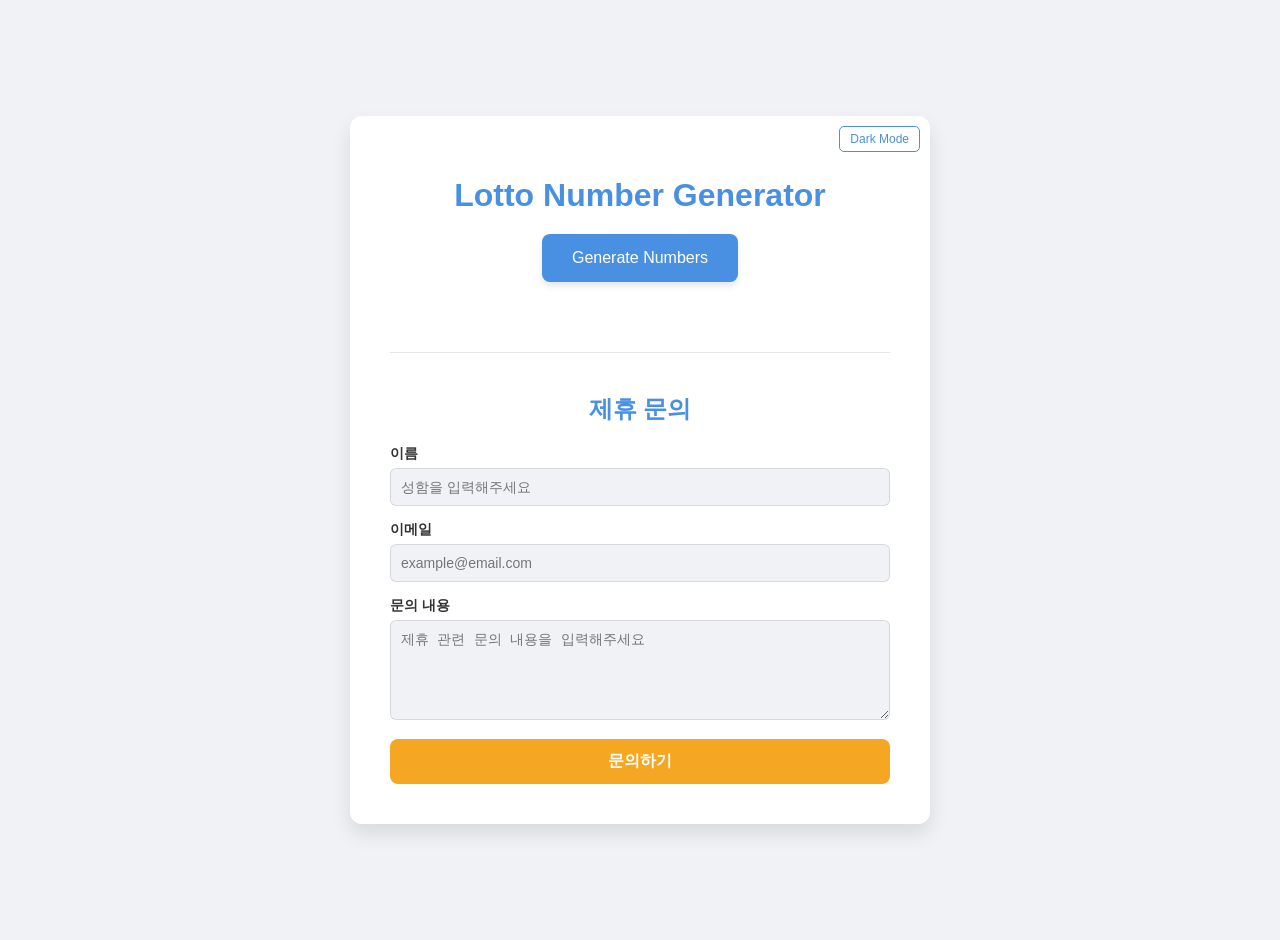
==== index.html @ 06ce992a "Add Formspree partnership inquiry form" ====
<!DOCTYPE html>
<html lang="en">
<head>
    <meta charset="UTF-8">
    <meta name="viewport" content="width=device-width, initial-scale=1.0">
    <title>Lotto Number Generator</title>
    <link rel="stylesheet" href="style.css">
</head>
<body>
    <div class="container">
        <button id="theme-toggle">Dark Mode</button>
        <h1>Lotto Number Generator</h1>
        <button id="generate-btn">Generate Numbers</button>
        <div id="numbers-container"></div>

        <hr class="divider">

        <section class="contact-section">
            <h2>제휴 문의</h2>
            <form action="https://formspree.io/f/mdawldyn" method="POST" id="contact-form">
                <div class="form-group">
                    <label for="name">이름</label>
                    <input type="text" id="name" name="name" required placeholder="성함을 입력해주세요">
                </div>
                <div class="form-group">
                    <label for="email">이메일</label>
                    <input type="email" id="email" name="email" required placeholder="example@email.com">
                </div>
                <div class="form-group">
                    <label for="message">문의 내용</label>
                    <textarea id="message" name="message" required placeholder="제휴 관련 문의 내용을 입력해주세요"></textarea>
                </div>
                <button type="submit" id="submit-btn">문의하기</button>
            </form>
        </section>
    </div>
    <script src="main.js"></script>
</body>
</html>
---- style.css ----
:root {
    --primary-color: #4a90e2;
    --secondary-color: #f5a623;
    --background-color: #f0f2f5;
    --container-bg: #fff;
    --text-color: #333;
    --white: #fff;
    --shadow-color: rgba(0, 0, 0, 0.1);
}

body.dark-mode {
    --background-color: #1a1a1a;
    --container-bg: #2d2d2d;
    --text-color: #f0f2f5;
    --shadow-color: rgba(0, 0, 0, 0.5);
    --primary-color: #64b5f6;
}

body {
    font-family: -apple-system, BlinkMacSystemFont, "Segoe UI", Roboto, Helvetica, Arial, sans-serif;
    background-color: var(--background-color);
    color: var(--text-color);
    display: flex;
    justify-content: center;
    align-items: center;
    min-height: 100vh;
    margin: 0;
    padding: 20px;
    transition: background-color 0.3s, color 0.3s;
}

.container {
    position: relative;
    text-align: center;
    background-color: var(--container-bg);
    padding: 40px;
    border-radius: 12px;
    box-shadow: 0 10px 20px var(--shadow-color);
    transition: background-color 0.3s, box-shadow 0.3s;
    width: 100%;
    max-width: 500px;
}

.divider {
    margin: 40px 0;
    border: 0;
    border-top: 1px solid var(--shadow-color);
}

.contact-section h2 {
    color: var(--primary-color);
    margin-bottom: 20px;
}

.form-group {
    text-align: left;
    margin-bottom: 15px;
}

.form-group label {
    display: block;
    margin-bottom: 5px;
    font-size: 14px;
    font-weight: 600;
}

.form-group input,
.form-group textarea {
    width: 100%;
    padding: 10px;
    border: 1px solid var(--shadow-color);
    border-radius: 6px;
    background-color: var(--background-color);
    color: var(--text-color);
    font-size: 14px;
    box-sizing: border-box;
}

.form-group textarea {
    height: 100px;
    resize: vertical;
}

#submit-btn {
    width: 100%;
    background-color: var(--secondary-color);
    color: var(--white);
    border: none;
    padding: 12px;
    font-size: 16px;
    font-weight: bold;
    border-radius: 8px;
    cursor: pointer;
    transition: opacity 0.3s;
}

#submit-btn:hover {
    opacity: 0.9;
}

#theme-toggle {
    position: absolute;
    top: 10px;
    right: 10px;
    background: none;
    border: 1px solid var(--primary-color);
    color: var(--primary-color);
    padding: 5px 10px;
    border-radius: 5px;
    cursor: pointer;
    font-size: 12px;
}

h1 {
    color: var(--primary-color);
    margin-bottom: 20px;
}

#generate-btn {
    background-color: var(--primary-color);
    color: var(--white);
    border: none;
    padding: 15px 30px;
    font-size: 16px;
    border-radius: 8px;
    cursor: pointer;
    transition: background-color 0.3s ease;
    box-shadow: 0 4px 6px rgba(0, 0, 0, 0.1);
}

#generate-btn:hover {
    background-color: #357abd;
}

#numbers-container {
    margin-top: 30px;
    display: flex;
    justify-content: center;
    gap: 10px;
}

.number {
    width: 50px;
    height: 50px;
    background-color: var(--secondary-color);
    color: var(--white);
    display: flex;
    justify-content: center;
    align-items: center;
    font-size: 24px;
    font-weight: bold;
    border-radius: 50%;
    box-shadow: 0 4px 6px rgba(0, 0, 0, 0.1);
}
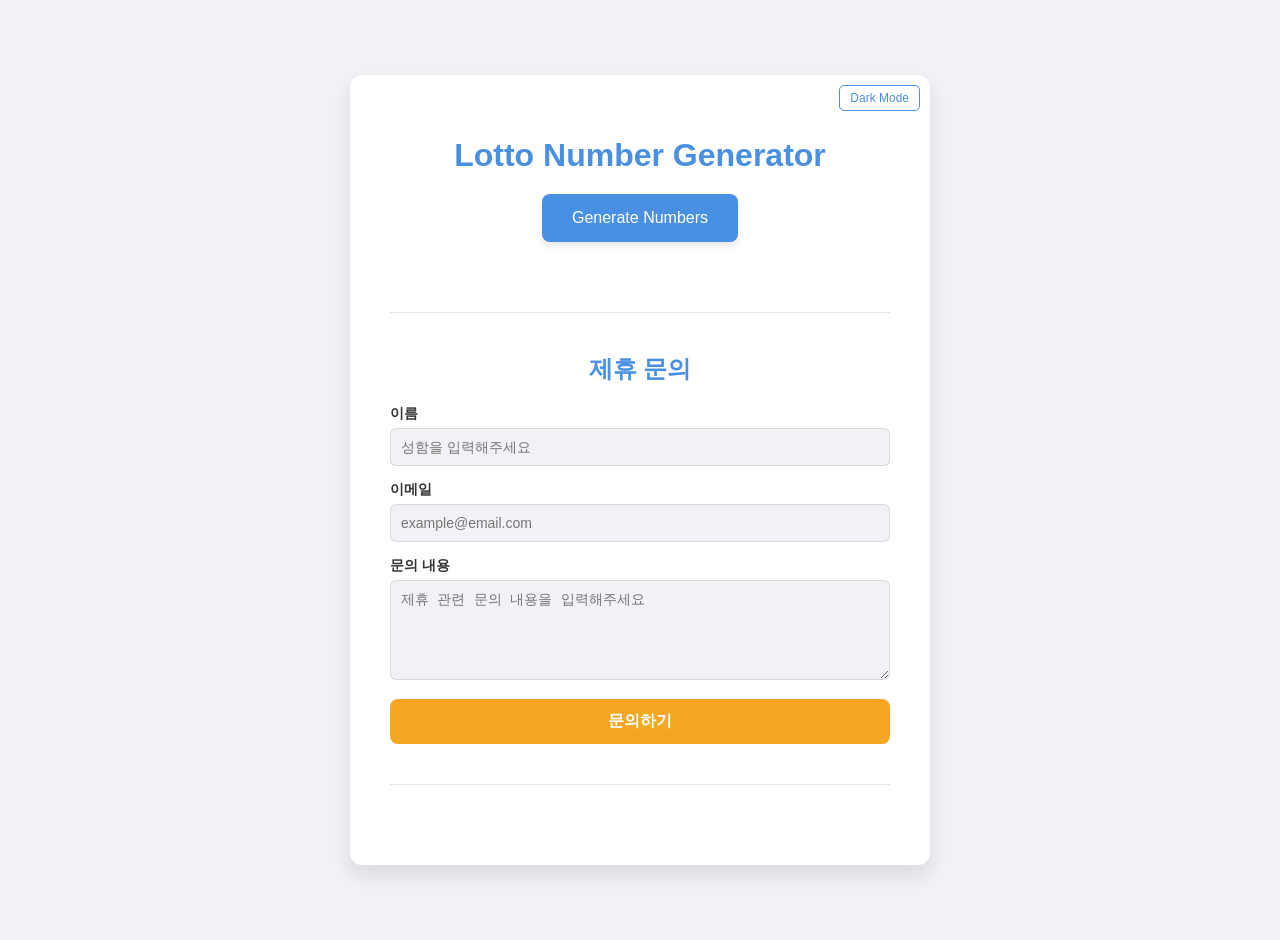
==== commit 7f79601b: "Add Disqus comment section" ====
--- a/index.html
+++ b/index.html
@@ -34,6 +34,30 @@
                 <button type="submit" id="submit-btn">문의하기</button>
             </form>
         </section>
+
+        <hr class="divider">
+
+        <section class="comments-section">
+            <div id="disqus_thread"></div>
+            <script>
+                /**
+                *  RECOMMENDED CONFIGURATION VARIABLES: EDIT AND UNCOMMENT THE SECTION BELOW TO INSERT DYNAMIC VALUES FROM YOUR PLATFORM OR CMS.
+                *  LEARN WHY DEFINING THESE VARIABLES IS IMPORTANT: https://disqus.com/admin/universalcode/#configuration-variables    */
+                /*
+                var disqus_config = function () {
+                this.page.url = PAGE_URL;  // Replace PAGE_URL with your page's canonical URL variable
+                this.page.identifier = PAGE_IDENTIFIER; // Replace PAGE_IDENTIFIER with your page's unique identifier variable
+                };
+                */
+                (function() { // DON'T EDIT BELOW THIS LINE
+                var d = document, s = d.createElement('script');
+                s.src = 'https://bosal2.disqus.com/embed.js';
+                s.setAttribute('data-timestamp', +new Date());
+                (d.head || d.body).appendChild(s);
+                })();
+            </script>
+            <noscript>Please enable JavaScript to view the <a href="https://disqus.com/?ref_noscript">comments powered by Disqus.</a></noscript>
+        </section>
     </div>
     <script src="main.js"></script>
 </body>
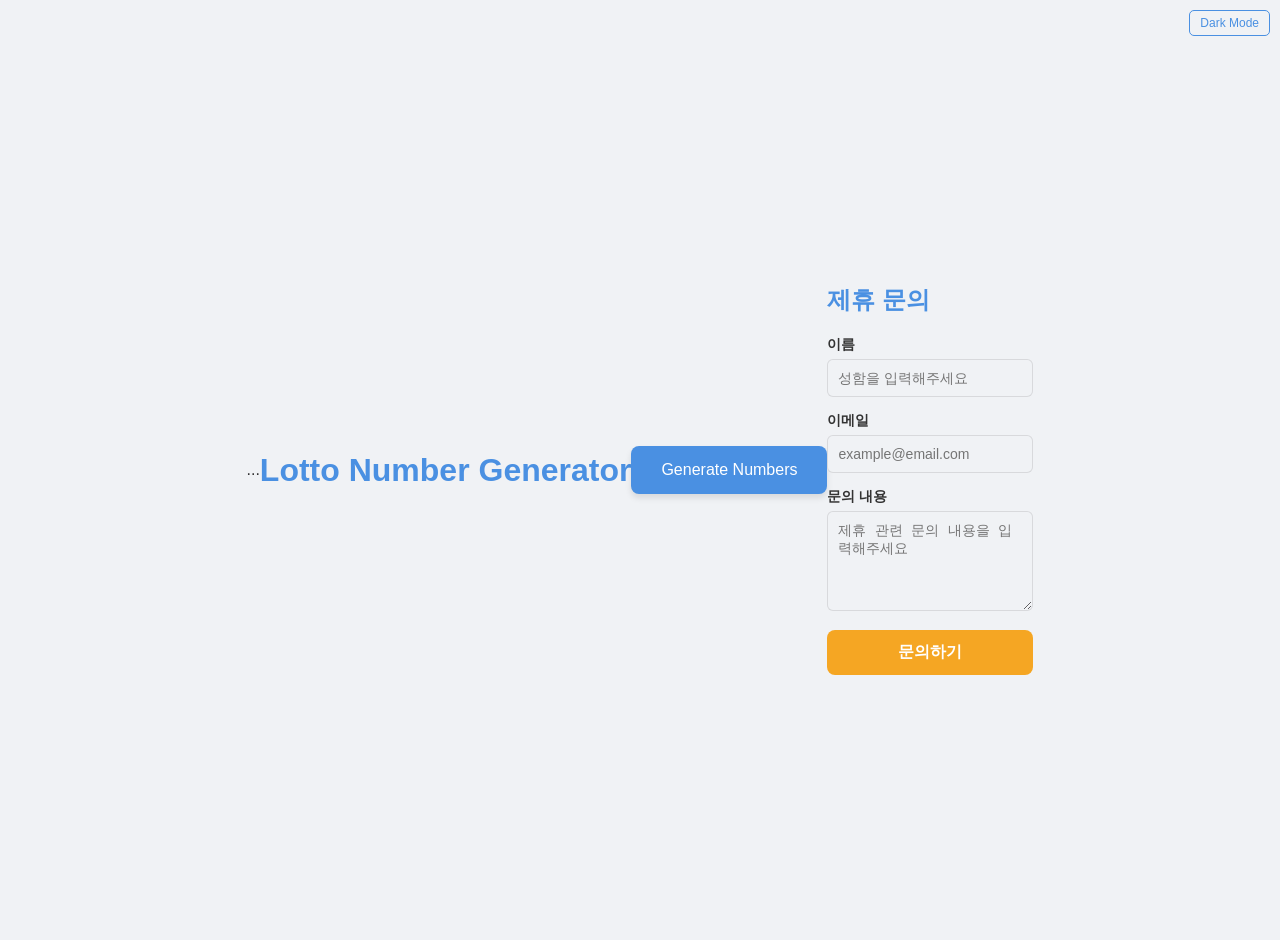
==== commit 6bdb17ef: "Add Google AdSense account meta tag" ====
--- a/index.html
+++ b/index.html
@@ -5,10 +5,14 @@
     <meta charset="UTF-8">
     <meta name="viewport" content="width=device-width, initial-scale=1.0">
     <title>Lotto Number Generator</title>
+    <meta name="google-adsense-account" content="ca-pub-3653768686885324">
+    <script async src="https://pagead2.googlesyndication.com/pagead/js/adsbygoogle.js?client=ca-pub-3653768686885324"
+     crossorigin="anonymous"></script>
     <link rel="stylesheet" href="style.css">
 </head>
 <body>
-    <div class="container">
+...
+
         <button id="theme-toggle">Dark Mode</button>
         <h1>Lotto Number Generator</h1>
         <button id="generate-btn">Generate Numbers</button>
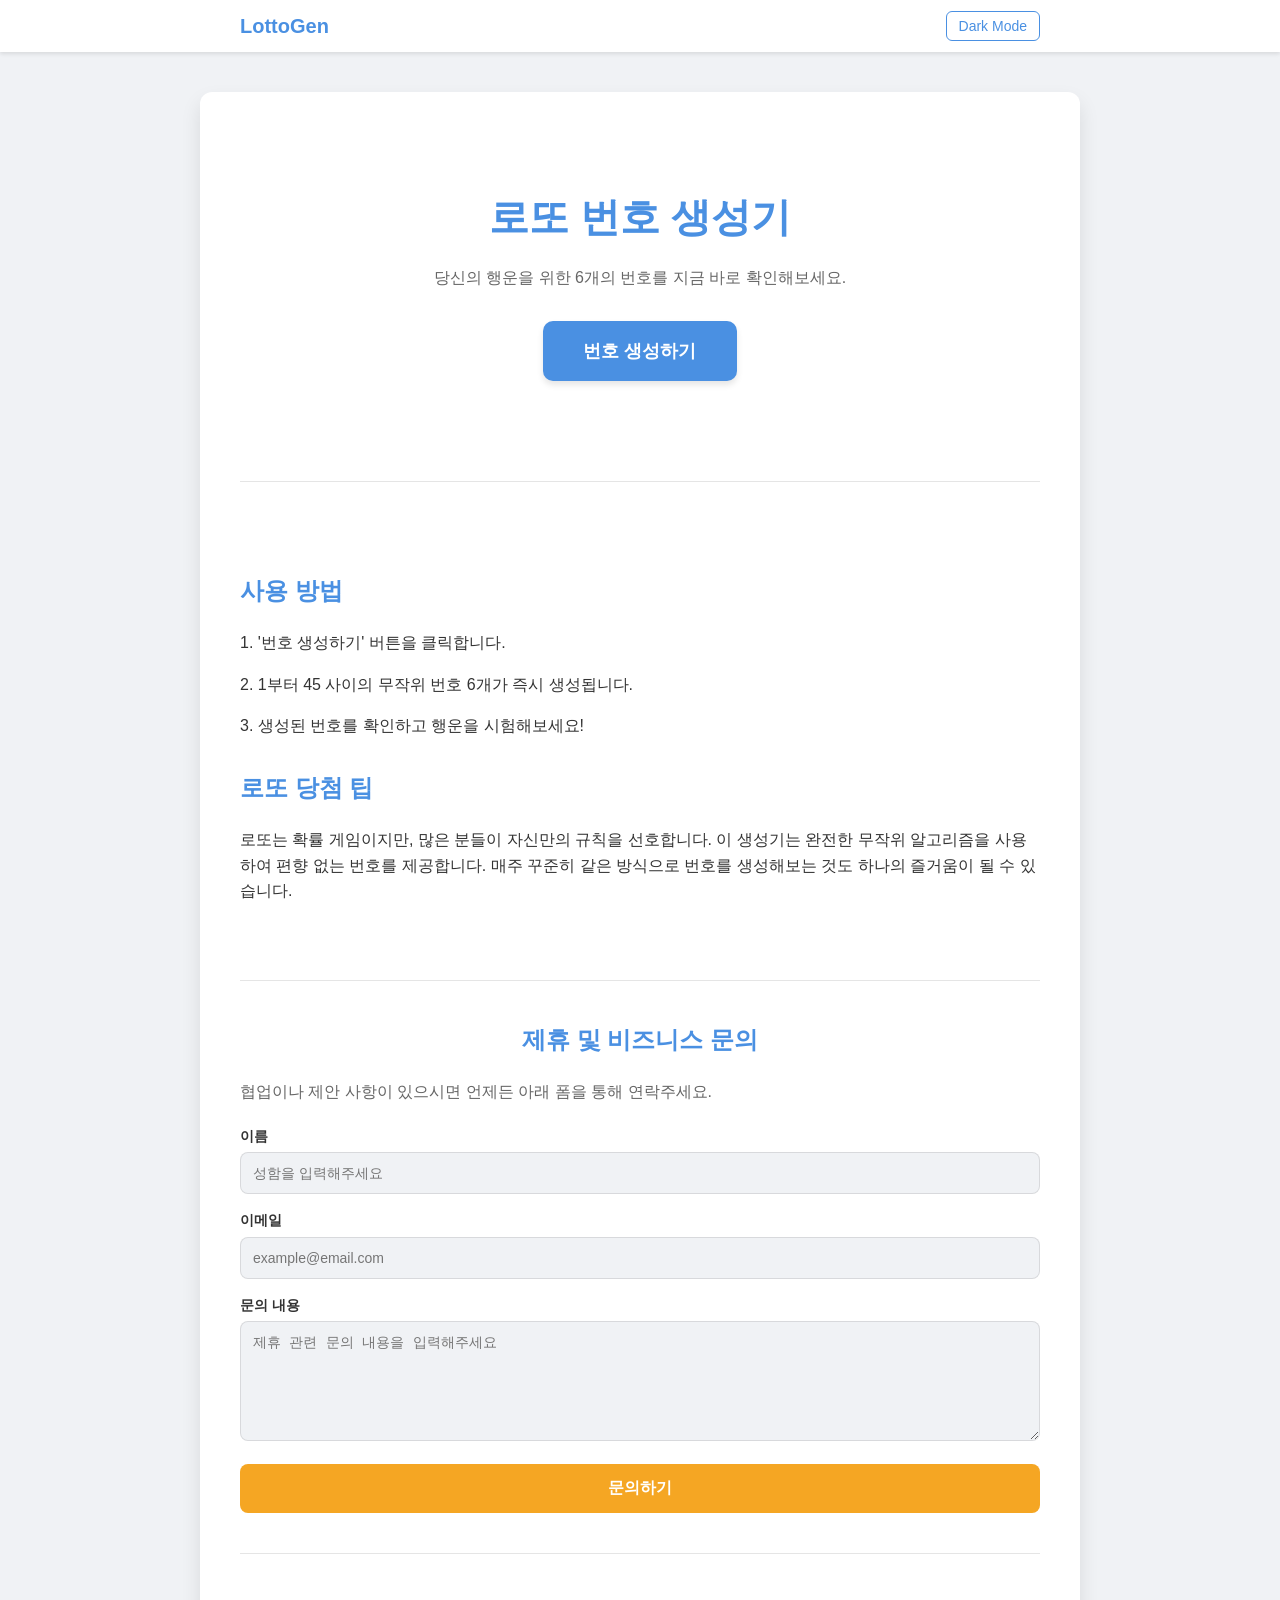
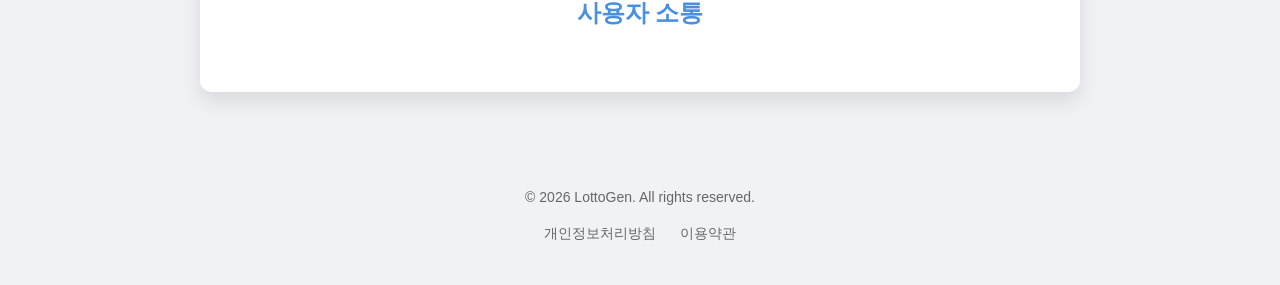
==== commit e5bfdb6e: "Optimize site for AdSense approval: add content, SEO, and professional layout" ====
--- a/index.html
+++ b/index.html
@@ -1,27 +1,50 @@
 
 <!DOCTYPE html>
-<html lang="en">
+<html lang="ko">
 <head>
     <meta charset="UTF-8">
     <meta name="viewport" content="width=device-width, initial-scale=1.0">
-    <title>Lotto Number Generator</title>
+    <title>로또 번호 생성기 - 빠르고 간편한 행운의 번호 추출</title>
+    <meta name="description" content="무료 로또 번호 생성기입니다. 클릭 한 번으로 행운의 번호 6개를 생성하고 다크 모드로 편안하게 확인하세요. 제휴 문의 및 댓글 소통도 가능합니다.">
+    <meta name="keywords" content="로또, 로또번호생성기, 행운의번호, 로또추첨, 무료로또">
     <meta name="google-adsense-account" content="ca-pub-3653768686885324">
     <script async src="https://pagead2.googlesyndication.com/pagead/js/adsbygoogle.js?client=ca-pub-3653768686885324"
      crossorigin="anonymous"></script>
     <link rel="stylesheet" href="style.css">
 </head>
 <body>
-...
+    <header class="main-header">
+        <nav class="nav-container">
+            <div class="logo">LottoGen</div>
+            <button id="theme-toggle">Dark Mode</button>
+        </nav>
+    </header>
 
-        <button id="theme-toggle">Dark Mode</button>
-        <h1>Lotto Number Generator</h1>
-        <button id="generate-btn">Generate Numbers</button>
-        <div id="numbers-container"></div>
+    <main class="container">
+        <section class="generator-section">
+            <h1>로또 번호 생성기</h1>
+            <p class="subtitle">당신의 행운을 위한 6개의 번호를 지금 바로 확인해보세요.</p>
+            <button id="generate-btn">번호 생성하기</button>
+            <div id="numbers-container"></div>
+        </section>
+
+        <hr class="divider">
+
+        <section class="info-section">
+            <h2>사용 방법</h2>
+            <p>1. '번호 생성하기' 버튼을 클릭합니다.</p>
+            <p>2. 1부터 45 사이의 무작위 번호 6개가 즉시 생성됩니다.</p>
+            <p>3. 생성된 번호를 확인하고 행운을 시험해보세요!</p>
+            
+            <h2>로또 당첨 팁</h2>
+            <p>로또는 확률 게임이지만, 많은 분들이 자신만의 규칙을 선호합니다. 이 생성기는 완전한 무작위 알고리즘을 사용하여 편향 없는 번호를 제공합니다. 매주 꾸준히 같은 방식으로 번호를 생성해보는 것도 하나의 즐거움이 될 수 있습니다.</p>
+        </section>
 
         <hr class="divider">
 
         <section class="contact-section">
-            <h2>제휴 문의</h2>
+            <h2>제휴 및 비즈니스 문의</h2>
+            <p class="section-desc">협업이나 제안 사항이 있으시면 언제든 아래 폼을 통해 연락주세요.</p>
             <form action="https://formspree.io/f/mdawldyn" method="POST" id="contact-form">
                 <div class="form-group">
                     <label for="name">이름</label>
@@ -42,18 +65,10 @@
         <hr class="divider">
 
         <section class="comments-section">
+            <h2>사용자 소통</h2>
             <div id="disqus_thread"></div>
             <script>
-                /**
-                *  RECOMMENDED CONFIGURATION VARIABLES: EDIT AND UNCOMMENT THE SECTION BELOW TO INSERT DYNAMIC VALUES FROM YOUR PLATFORM OR CMS.
-                *  LEARN WHY DEFINING THESE VARIABLES IS IMPORTANT: https://disqus.com/admin/universalcode/#configuration-variables    */
-                /*
-                var disqus_config = function () {
-                this.page.url = PAGE_URL;  // Replace PAGE_URL with your page's canonical URL variable
-                this.page.identifier = PAGE_IDENTIFIER; // Replace PAGE_IDENTIFIER with your page's unique identifier variable
-                };
-                */
-                (function() { // DON'T EDIT BELOW THIS LINE
+                (function() {
                 var d = document, s = d.createElement('script');
                 s.src = 'https://bosal2.disqus.com/embed.js';
                 s.setAttribute('data-timestamp', +new Date());
@@ -62,7 +77,18 @@
             </script>
             <noscript>Please enable JavaScript to view the <a href="https://disqus.com/?ref_noscript">comments powered by Disqus.</a></noscript>
         </section>
-    </div>
+    </main>
+
+    <footer class="main-footer">
+        <div class="footer-content">
+            <p>&copy; 2026 LottoGen. All rights reserved.</p>
+            <nav class="footer-nav">
+                <a href="#">개인정보처리방침</a>
+                <a href="#">이용약관</a>
+            </nav>
+        </div>
+    </footer>
+
     <script src="main.js"></script>
 </body>
 </html> 
--- a/style.css
+++ b/style.css
@@ -4,41 +4,89 @@
     --background-color: #f0f2f5;
     --container-bg: #fff;
     --text-color: #333;
+    --text-secondary: #666;
     --white: #fff;
     --shadow-color: rgba(0, 0, 0, 0.1);
+    --header-bg: #fff;
 }
 
 body.dark-mode {
-    --background-color: #1a1a1a;
-    --container-bg: #2d2d2d;
-    --text-color: #f0f2f5;
+    --background-color: #121212;
+    --container-bg: #1e1e1e;
+    --text-color: #e0e0e0;
+    --text-secondary: #aaa;
     --shadow-color: rgba(0, 0, 0, 0.5);
     --primary-color: #64b5f6;
+    --header-bg: #1e1e1e;
 }
 
 body {
-    font-family: -apple-system, BlinkMacSystemFont, "Segoe UI", Roboto, Helvetica, Arial, sans-serif;
+    font-family: 'Pretendard', -apple-system, BlinkMacSystemFont, "Segoe UI", Roboto, Helvetica, Arial, sans-serif;
     background-color: var(--background-color);
     color: var(--text-color);
+    margin: 0;
+    padding: 0;
+    transition: background-color 0.3s, color 0.3s;
+    line-height: 1.6;
+}
+
+.main-header {
+    background-color: var(--header-bg);
+    box-shadow: 0 2px 4px var(--shadow-color);
+    padding: 10px 20px;
+    position: sticky;
+    top: 0;
+    z-index: 1000;
+}
+
+.nav-container {
+    max-width: 800px;
+    margin: 0 auto;
     display: flex;
-    justify-content: center;
+    justify-content: space-between;
     align-items: center;
-    min-height: 100vh;
-    margin: 0;
-    padding: 20px;
-    transition: background-color 0.3s, color 0.3s;
+}
+
+.logo {
+    font-size: 20px;
+    font-weight: bold;
+    color: var(--primary-color);
 }
 
 .container {
-    position: relative;
-    text-align: center;
+    max-width: 800px;
+    margin: 40px auto;
     background-color: var(--container-bg);
     padding: 40px;
     border-radius: 12px;
     box-shadow: 0 10px 20px var(--shadow-color);
     transition: background-color 0.3s, box-shadow 0.3s;
-    width: 100%;
-    max-width: 500px;
+}
+
+.generator-section {
+    text-align: center;
+    padding: 20px 0;
+}
+
+.subtitle {
+    color: var(--text-secondary);
+    margin-bottom: 30px;
+}
+
+.info-section {
+    text-align: left;
+    padding: 20px 0;
+}
+
+.info-section h2 {
+    color: var(--primary-color);
+    font-size: 1.5rem;
+    margin-top: 30px;
+}
+
+.section-desc {
+    color: var(--text-secondary);
+    margin-bottom: 20px;
 }
 
 .divider {
@@ -47,9 +95,10 @@
     border-top: 1px solid var(--shadow-color);
 }
 
-.contact-section h2 {
+.contact-section h2, .comments-section h2 {
     color: var(--primary-color);
     margin-bottom: 20px;
+    text-align: center;
 }
 
 .form-group {
@@ -67,9 +116,9 @@
 .form-group input,
 .form-group textarea {
     width: 100%;
-    padding: 10px;
+    padding: 12px;
     border: 1px solid var(--shadow-color);
-    border-radius: 6px;
+    border-radius: 8px;
     background-color: var(--background-color);
     color: var(--text-color);
     font-size: 14px;
@@ -77,7 +126,7 @@
 }
 
 .form-group textarea {
-    height: 100px;
+    height: 120px;
     resize: vertical;
 }
 
@@ -86,69 +135,113 @@
     background-color: var(--secondary-color);
     color: var(--white);
     border: none;
-    padding: 12px;
+    padding: 14px;
     font-size: 16px;
     font-weight: bold;
     border-radius: 8px;
     cursor: pointer;
-    transition: opacity 0.3s;
+    transition: transform 0.2s, opacity 0.3s;
 }
 
 #submit-btn:hover {
     opacity: 0.9;
+    transform: translateY(-2px);
 }
 
 #theme-toggle {
-    position: absolute;
-    top: 10px;
-    right: 10px;
     background: none;
     border: 1px solid var(--primary-color);
     color: var(--primary-color);
-    padding: 5px 10px;
-    border-radius: 5px;
+    padding: 6px 12px;
+    border-radius: 6px;
     cursor: pointer;
-    font-size: 12px;
+    font-size: 14px;
+    transition: all 0.3s;
+}
+
+#theme-toggle:hover {
+    background-color: var(--primary-color);
+    color: var(--white);
 }
 
 h1 {
     color: var(--primary-color);
-    margin-bottom: 20px;
+    font-size: 2.5rem;
+    margin-bottom: 10px;
 }
 
 #generate-btn {
     background-color: var(--primary-color);
     color: var(--white);
     border: none;
-    padding: 15px 30px;
-    font-size: 16px;
-    border-radius: 8px;
+    padding: 18px 40px;
+    font-size: 18px;
+    font-weight: bold;
+    border-radius: 10px;
     cursor: pointer;
-    transition: background-color 0.3s ease;
+    transition: all 0.3s ease;
     box-shadow: 0 4px 6px rgba(0, 0, 0, 0.1);
 }
 
 #generate-btn:hover {
     background-color: #357abd;
+    transform: scale(1.05);
 }
 
 #numbers-container {
-    margin-top: 30px;
+    margin-top: 40px;
     display: flex;
     justify-content: center;
-    gap: 10px;
+    flex-wrap: wrap;
+    gap: 15px;
 }
 
 .number {
-    width: 50px;
-    height: 50px;
+    width: 60px;
+    height: 60px;
     background-color: var(--secondary-color);
     color: var(--white);
     display: flex;
     justify-content: center;
     align-items: center;
-    font-size: 24px;
+    font-size: 28px;
     font-weight: bold;
     border-radius: 50%;
-    box-shadow: 0 4px 6px rgba(0, 0, 0, 0.1);
-}
+    box-shadow: 0 4px 8px rgba(0, 0, 0, 0.2);
+    animation: popIn 0.3s ease-out forwards;
+}
+
+@keyframes popIn {
+    0% { transform: scale(0); opacity: 0; }
+    100% { transform: scale(1); opacity: 1; }
+}
+
+.main-footer {
+    text-align: center;
+    padding: 40px 20px;
+    color: var(--text-secondary);
+    font-size: 14px;
+}
+
+.footer-nav {
+    margin-top: 10px;
+}
+
+.footer-nav a {
+    color: var(--text-secondary);
+    text-decoration: none;
+    margin: 0 10px;
+}
+
+.footer-nav a:hover {
+    text-decoration: underline;
+}
+
+@media (max-width: 600px) {
+    .container {
+        padding: 20px;
+        margin: 20px 10px;
+    }
+    h1 { font-size: 2rem; }
+    .number { width: 50px; height: 50px; font-size: 22px; }
+}
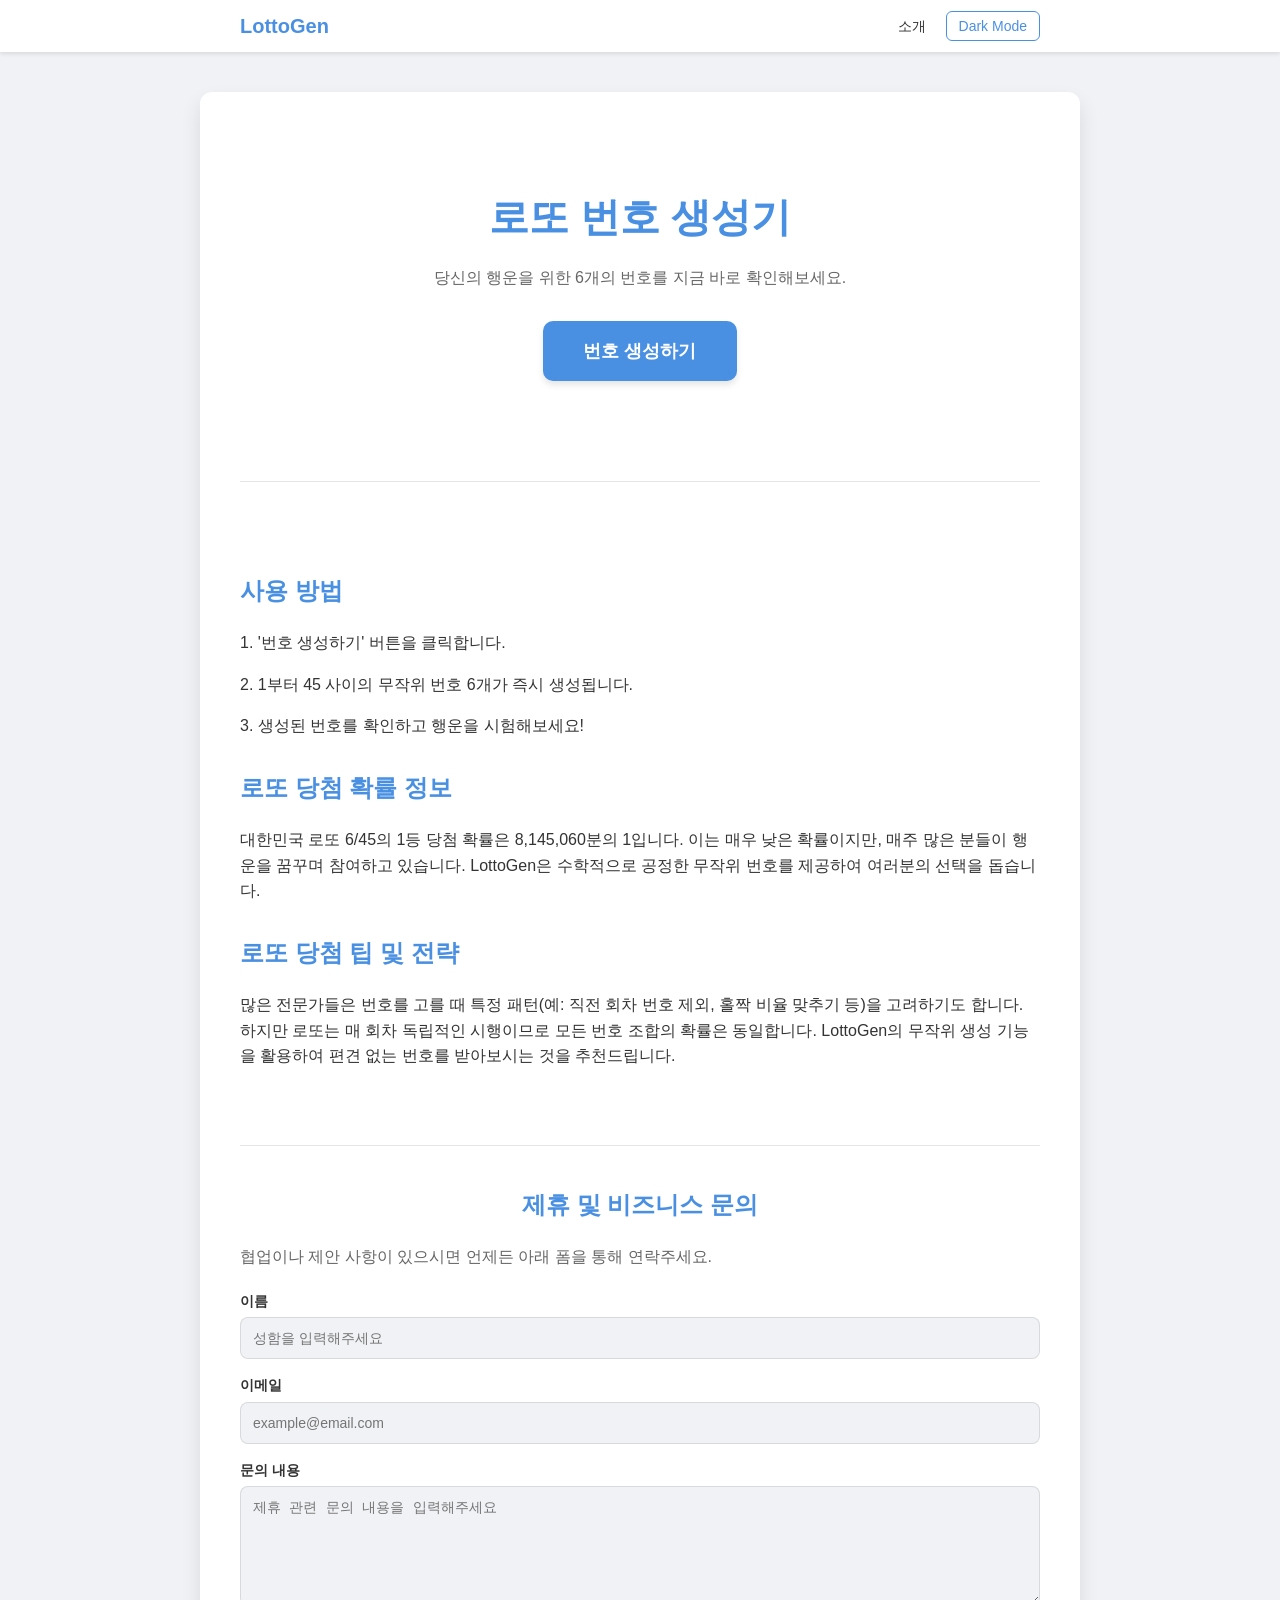
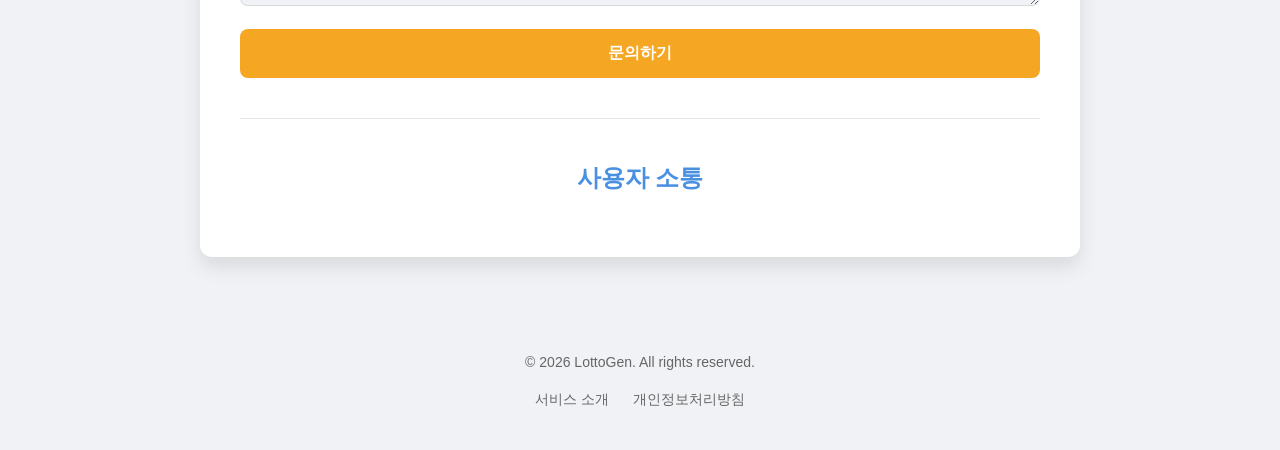
==== commit 3183f555: "Further optimize for AdSense: add Privacy Policy, About page, and detailed content" ====
--- a/index.html
+++ b/index.html
@@ -15,8 +15,11 @@
 <body>
     <header class="main-header">
         <nav class="nav-container">
-            <div class="logo">LottoGen</div>
-            <button id="theme-toggle">Dark Mode</button>
+            <div class="logo"><a href="index.html" style="text-decoration: none; color: inherit;">LottoGen</a></div>
+            <div class="nav-links">
+                <a href="about.html" style="margin-right: 15px; text-decoration: none; color: var(--text-color); font-size: 14px;">소개</a>
+                <button id="theme-toggle">Dark Mode</button>
+            </div>
         </nav>
     </header>
 
@@ -36,8 +39,11 @@
             <p>2. 1부터 45 사이의 무작위 번호 6개가 즉시 생성됩니다.</p>
             <p>3. 생성된 번호를 확인하고 행운을 시험해보세요!</p>
             
-            <h2>로또 당첨 팁</h2>
-            <p>로또는 확률 게임이지만, 많은 분들이 자신만의 규칙을 선호합니다. 이 생성기는 완전한 무작위 알고리즘을 사용하여 편향 없는 번호를 제공합니다. 매주 꾸준히 같은 방식으로 번호를 생성해보는 것도 하나의 즐거움이 될 수 있습니다.</p>
+            <h2>로또 당첨 확률 정보</h2>
+            <p>대한민국 로또 6/45의 1등 당첨 확률은 8,145,060분의 1입니다. 이는 매우 낮은 확률이지만, 매주 많은 분들이 행운을 꿈꾸며 참여하고 있습니다. LottoGen은 수학적으로 공정한 무작위 번호를 제공하여 여러분의 선택을 돕습니다.</p>
+            
+            <h2>로또 당첨 팁 및 전략</h2>
+            <p>많은 전문가들은 번호를 고를 때 특정 패턴(예: 직전 회차 번호 제외, 홀짝 비율 맞추기 등)을 고려하기도 합니다. 하지만 로또는 매 회차 독립적인 시행이므로 모든 번호 조합의 확률은 동일합니다. LottoGen의 무작위 생성 기능을 활용하여 편견 없는 번호를 받아보시는 것을 추천드립니다.</p>
         </section>
 
         <hr class="divider">
@@ -83,8 +89,8 @@
         <div class="footer-content">
             <p>&copy; 2026 LottoGen. All rights reserved.</p>
             <nav class="footer-nav">
-                <a href="#">개인정보처리방침</a>
-                <a href="#">이용약관</a>
+                <a href="about.html">서비스 소개</a>
+                <a href="privacy.html">개인정보처리방침</a>
             </nav>
         </div>
     </footer>
